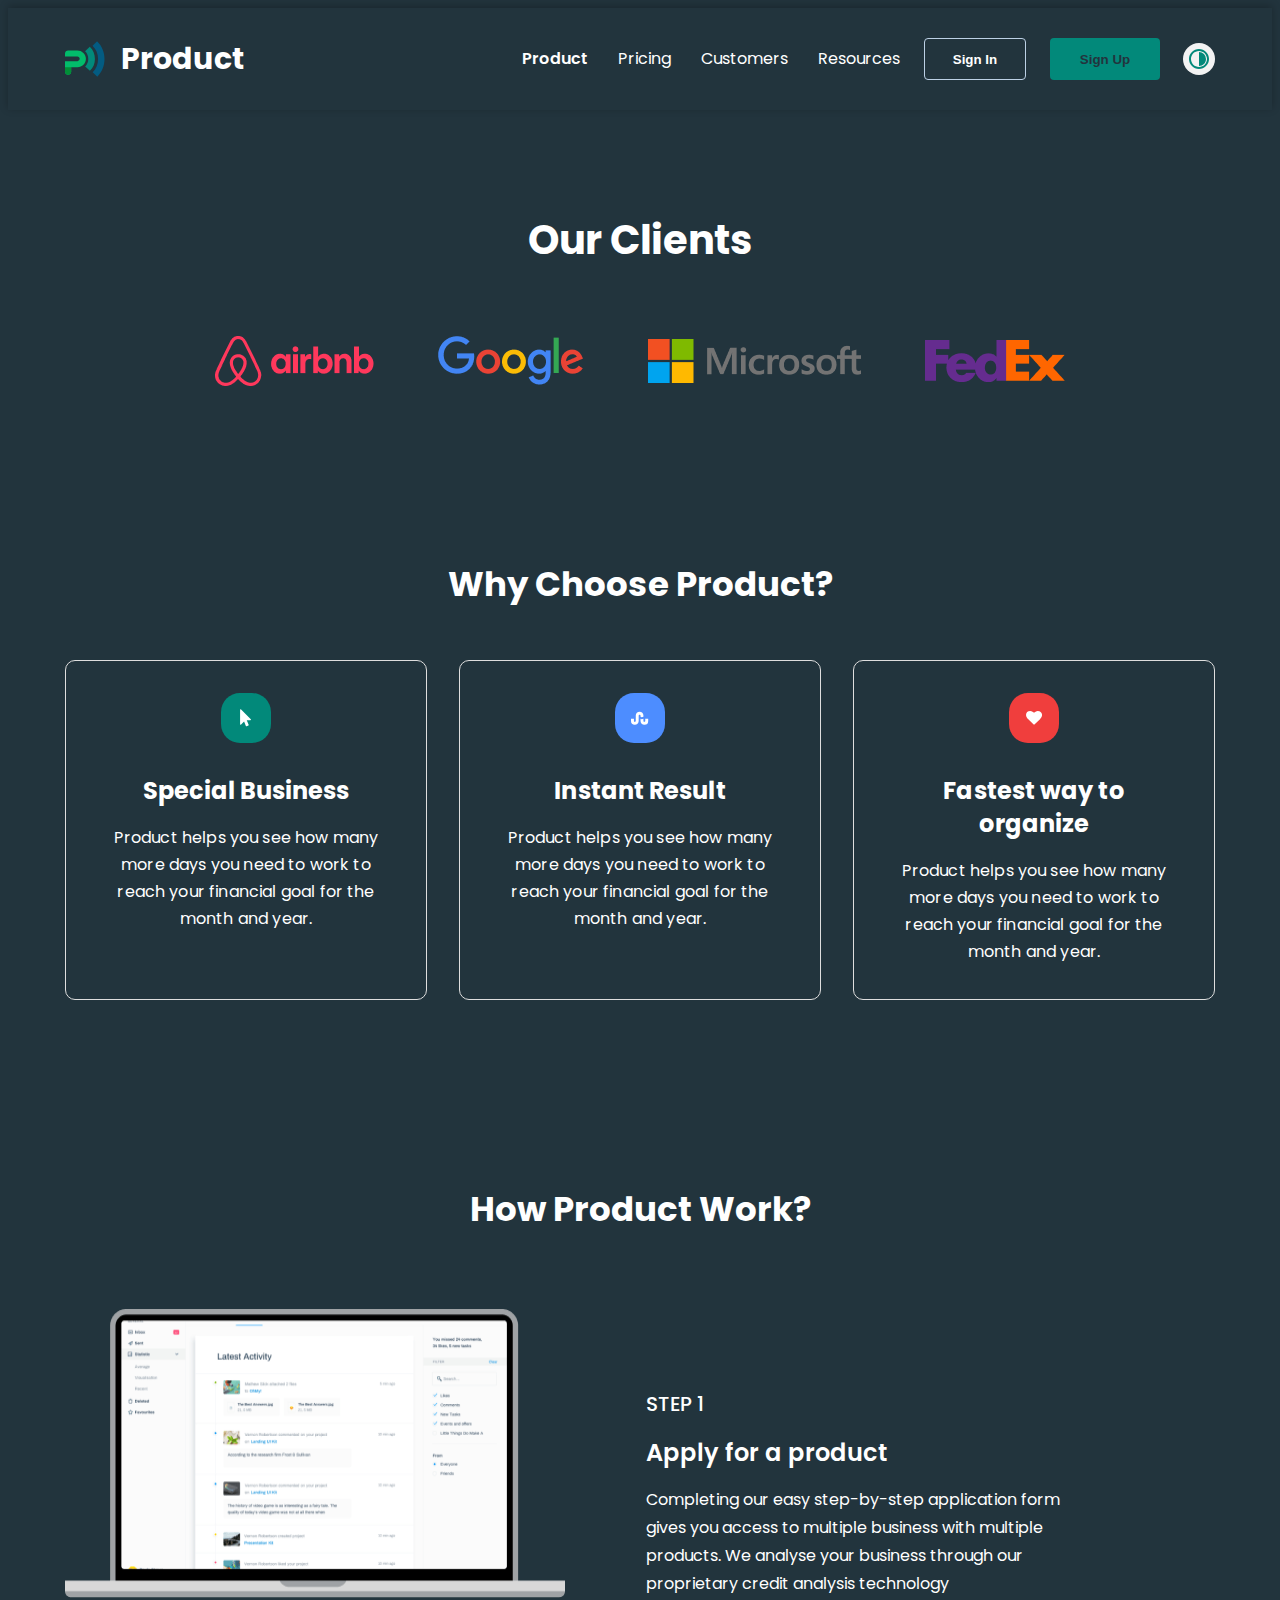
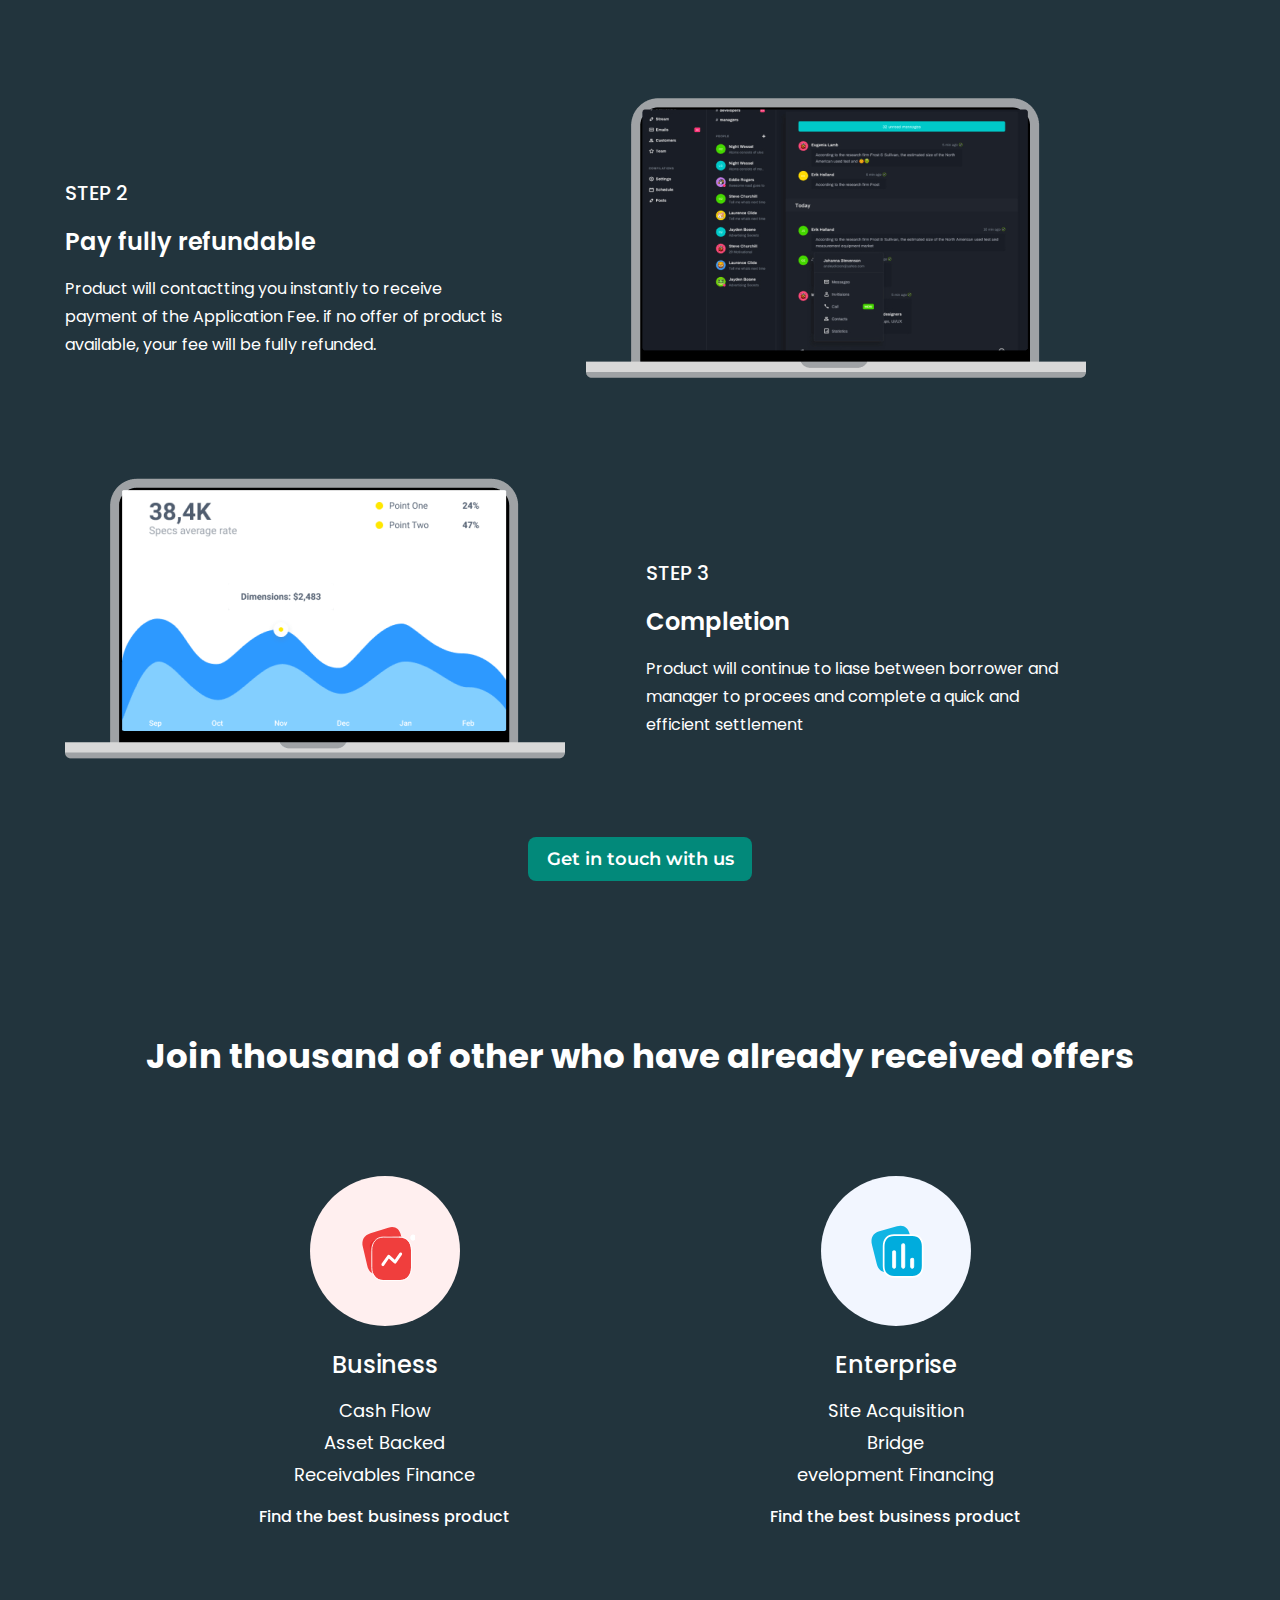
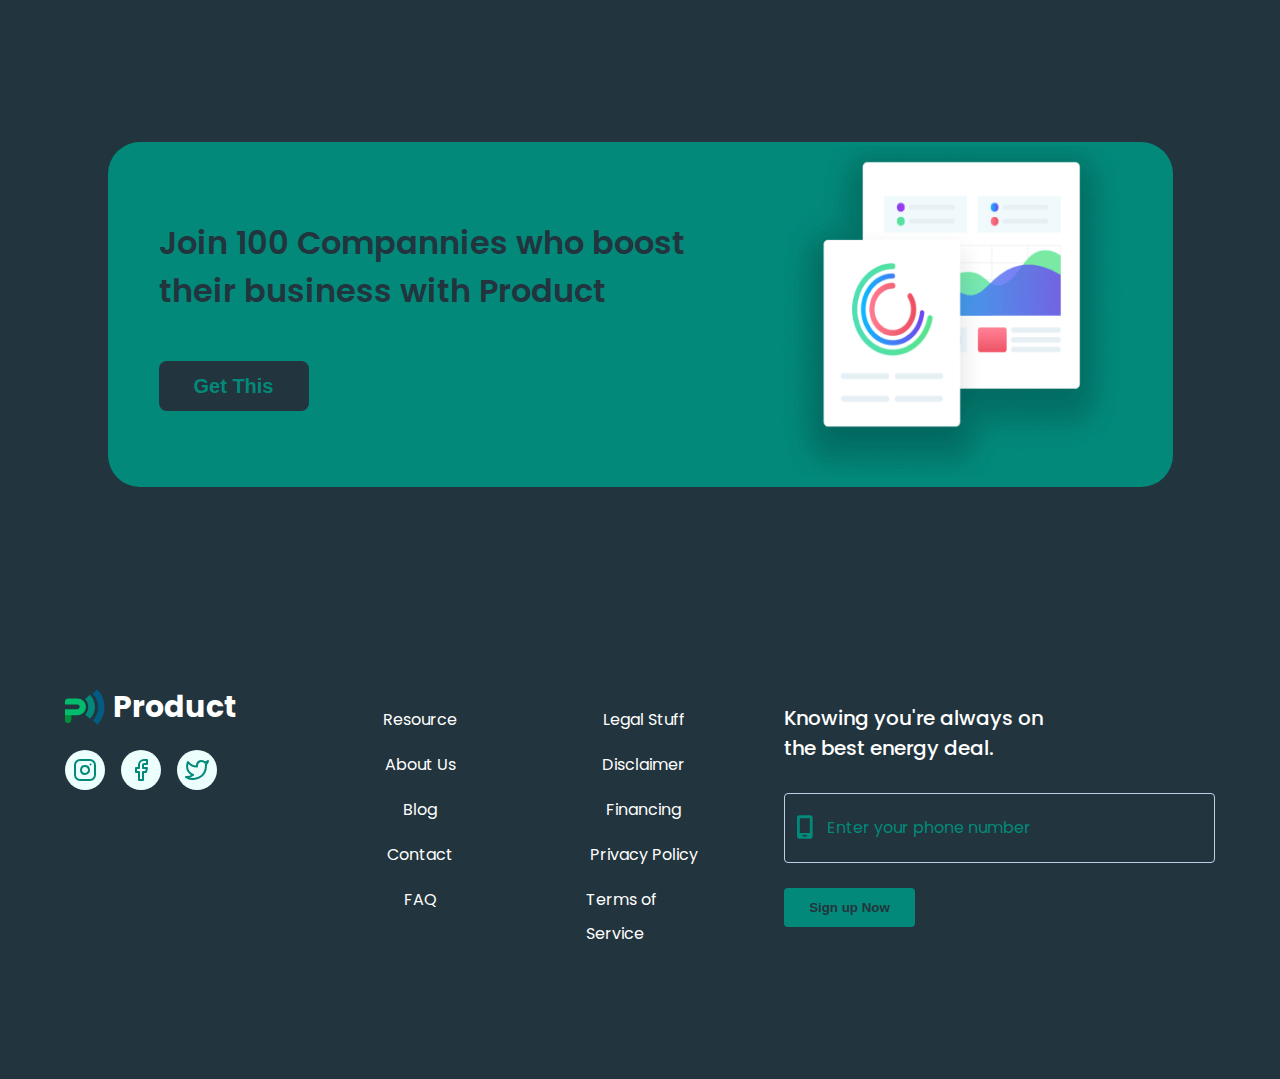
==== customers-dark.html @ 14fade32 "customers page+ dark version" ====
<!DOCTYPE html>
<html lang="en">
  <head>
    <meta charset="UTF-8" />
    <meta name="viewport" content="width=device-width, initial-scale=1.0" />
    <title>Business promotion</title>
    <link rel="preconnect" href="https://fonts.googleapis.com" />
    <link rel="preconnect" href="https://fonts.gstatic.com" crossorigin />
    <link
      href="https://fonts.googleapis.com/css2?family=Asap+Condensed:wght@500&family=Inter:wght@400;500;700&family=Montserrat:ital,wght@0,400;0,500;0,600;1,700&family=Poppins:wght@400;500;600;700;800&family=Roboto:wght@400;500;700;900&display=swap"
      rel="stylesheet"
    />
    <link
      rel="stylesheet"
      href="https://cdnjs.cloudflare.com/ajax/libs/modern-normalize/2.0.0/modern-normalize.min.css"
      integrity="sha512-4xo8blKMVCiXpTaLzQSLSw3KFOVPWhm/TRtuPVc4WG6kUgjH6J03IBuG7JZPkcWMxJ5huwaBpOpnwYElP/m6wg=="
      crossorigin="anonymous"
      referrerpolicy="no-referrer"
    />
    <link rel="stylesheet" href="./styles/index.css" />
    <link rel="stylesheet" href="./styles/index-dark.css">
  </head>
  <body>
    <!-- HEADER SECTION -->

    <header class="header customers">
      <div class="container header-page">
        <a href="./index-dark.html" class="logo link">
          <svg class="logo-icon" width="40" height="36">
            <use href="./images/sprite.svg#icon-logo"></use>
          </svg>
          Product
        </a>

        <nav class="navigation-header">
          <ul class="nav-list list">
            <li>
              <a href="./index-dark.html" class="nav-links link current">Product</a>
            </li>
            <li>
              <a href="./pricing-dark.html" class="nav-links link">Pricing</a>
            </li>
            <li>
              <a href="./customers-dark.html" class="nav-links link">Customers</a>
            </li>
            <li>
              <a href="" class="nav-links link">Resources</a>
            </li>
          </ul>
        </nav>

        <button class="sign-in-btn" type="button">Sign In</button>

        <button class="sign-up-btn" type="button">Sign Up</button>

        <a class="light-btn" href="./customers.html">
          <svg class="light-icon" width="24" height="24">
            <use href="./images/sprite.svg#icon-light-header"></use>
          </svg>
        </a>

        <button class="mobile-menu-btn" type="button" data-first-modal-open>
          <svg class="mobile-menu-icon" width="28" height="31">
            <use href="./images/sprite.svg#icon-menu"></use>
          </svg>
        </button>
      </div>
    </header>

    <!-- ================/ HEADER SECTION ================-->

    <!-- =====================OUR CLIENTS================== -->

    <section>
      <div class="container our-clients">
        <h1 class="clients-title">Our Clients</h1>
        <ul class="clients-list list">
          <li>
            <img
              srcset="./images/customers-page/clients/Airbnb-Logo@2x.png 2x"
              src="./images/customers-page/clients/Airbnb-Logo.png"
              alt="Airbnb logo"
              width="159"
              height="50"
            />
          </li>
          <li>
            <img
              srcset="./images/customers-page/clients/Google-Logo@2x.png 2x"
              src="./images/customers-page/clients/Google-Logo.png"
              alt="Google logo"
              width="146"
              height="50"
            />
          </li>
          <li>
            <img
              srcset="
                ./images/customers-page/clients/Microsoft-Logo-mobile.png    164w,
                ./images/customers-page/clients/Microsoft-Logo-mobile@2x.png 328w,
                ./images/customers-page/clients/Microsoft-Logo.png           213w,
                ./images/customers-page/clients/Microsoft-Logo@2x.png        426w
              "
              sizes="(min-width: 1158px) 213px, (max-width: 1157px) 164px"
              src="./images/customers-page/clients/Microsoft-Logo-mobile.png"
              alt="Microsoft logo"
            />
          </li>
          <li>
            <img
              srcset="./images/customers-page/clients/FedEx-Logo@2x.png 2x"
              src="./images/customers-page/clients/FedEx-Logo.png"
              alt="FedEx logo"
              width="140"
              height="42"
            />
          </li>
        </ul>
      </div>
    </section>

    <!-- =====================/ OUR CLIENTS================== -->

    <!-- =====================FEATURES===================== -->

    <section class="features-section">
      <div class="container">
        <h2 class="features-title">Why Choose Product?</h2>
        <ul class="features-list list">
          <li class="features-items">
            <div class="features-icon-wrap green">
              <svg class="features-icon" width="12" height="18">
                <use href="./images/sprite.svg#icon-arrow"></use>
              </svg>
            </div>
            <h3 class="features-item-title">Special Business</h3>
            <p class="features-item-text">
              Product helps you see how many more days you need to work to reach
              your financial goal for the month and year.
            </p>
          </li>
          <li class="features-items">
            <div class="features-icon-wrap blue">
              <svg class="features-icon" width="18" height="18">
                <use href="./images/sprite.svg#icon-wave"></use>
              </svg>
            </div>
            <h3 class="features-item-title">Instant Result</h3>
            <p class="features-item-text">
              Product helps you see how many more days you need to work to reach
              your financial goal for the month and year.
            </p>
          </li>
          <li class="features-items">
            <div class="features-icon-wrap red">
              <svg class="features-icon" width="16" height="18">
                <use href="./images/sprite.svg#icon-heart"></use>
              </svg>
            </div>
            <h3 class="features-item-title">Fastest way to organize</h3>
            <p class="features-item-text">
              Product helps you see how many more days you need to work to reach
              your financial goal for the month and year.
            </p>
          </li>
        </ul>
      </div>
    </section>

    <!-- =====================/ FEATURES===================== -->

    <!-- =====================PRODUCT`s WORK================= -->

    <section class="product-work-section">
      <div class="container">
        <h2 class="prod-work-title">How Product Work?</h2>
        <ul class="prod-work-list list">
          <li class="prod-work-items">
            <img
              srcset="
                ./images/customers-page/work/mac1-mobile.png     349w,
                ./images/customers-page/work/mac1-mobile@2x.png  698w,
                ./images/customers-page/work/mac1.png            500w,
                ./images/customers-page/work/mac1@2x.png        1000w
              "
              sizes="(min-width: 1158px) 500px, (max-width: 1157px) 349px"
              src="./images/customers-page/work/mac1-mobile.png"
              alt="computer"
            />
            <div class="prod-work-item-content-wrap">
              <span>step 1</span>
              <h3 class="prod-work-item-title">Apply for a product</h3>
              <p class="prod-work-item-text">
                Completing our easy step-by-step application form gives you
                access to multiple business with multiple products. We analyse
                your business through our proprietary credit analysis technology
              </p>
            </div>
          </li>
          <li class="prod-work-items reverse">
            <img
              srcset="
                ./images/customers-page/work/mac2-mobile.png     355w,
                ./images/customers-page/work/mac2-mobile@2x.png  713w,
                ./images/customers-page/work/mac2.png            500w,
                ./images/customers-page/work/mac2@2x.png        1000w
              "
              sizes="(min-width: 1158px) 500px, (max-width: 1157px) 349px"
              src="./images/customers-page/work/mac2-mobile.png"
              alt="computer"
            />
            <div class="prod-work-item-content-wrap">
              <span>step 2</span>
              <h3 class="prod-work-item-title">Pay fully refundable</h3>
              <p class="prod-work-item-text">
                Product will contactting you instantly to receive payment of the
                Application Fee. if no offer of product is available, your fee
                will be fully refunded.
              </p>
            </div>
          </li>
          <li class="prod-work-items">
            <img
              srcset="
                ./images/customers-page/work/mac3-mobile.png     349w,
                ./images/customers-page/work/mac3-mobile@2x.png  698w,
                ./images/customers-page/work/mac3.png            500w,
                ./images/customers-page/work/mac3@2x.png        1000w
              "
              sizes="(min-width: 1158px) 500px, (max-width: 1157px) 349px"
              src="./images/customers-page/work/mac3-mobile.png"
              alt="computer"
            />
            <div class="prod-work-item-content-wrap">
              <span>step 3</span>
              <h3 class="prod-work-item-title">Completion</h3>
              <p class="prod-work-item-text">
                Product will continue to liase between borrower and manager to
                procees and complete a quick and efficient settlement
              </p>
            </div>
          </li>
        </ul>
        <button class="prod-work-btn" type="button">
          Get in touch with us
        </button>
      </div>
    </section>

    <!-- =====================PRODUCT`s WORK================= -->

    <!-- =====================BUSINESS PRODUCTS=============== -->

<section class="business-products-section">
  <div class="container">
    <h2 class="business-prod-title">Join thousand of other who have
      already received offers</h2>

    <ul class="business-prod-list list">

      <li class="business-prod-items">
        <div class="business-prod-icon-wrap light-red">
          <svg width="61" height="61">
            <use href="./images/sprite.svg#icon-Activity"></use>
          </svg>
        </div>
        <h3 class="business-prod-item-title">Business</h3>

        <ul class="business-prod-item-list list">

          <li>
            <p class="business-prod-item-text">Cash Flow</p>
          </li>
          <li>
            <p class="business-prod-item-text">Asset Backed</p>
          </li>
          <li>
            <p class="business-prod-item-text">Receivables Finance</p>
          </li>

        </ul>

        <p class="business-prod-final-text">Find the best business product</p>
      </li>

      <li class="business-prod-items">
        <div class="business-prod-icon-wrap light-blue">
          <svg width="62" height="62">
            <use href="./images/sprite.svg#icon-Chart"></use>
          </svg>
        </div>

        <h3 class="business-prod-item-title">Enterprise</h3>

        <ul class="business-prod-item-list list">

          <li>
            <p class="business-prod-item-text">Site Acquisition</p>
          </li>
          <li>
            <p class="business-prod-item-text">Bridge</p>
          </li>
          <li>
            <p class="business-prod-item-text">evelopment Financing</p>
          </li>
        </ul>

        <p class="business-prod-final-text">Find the best business product</p>
      </li>

    </ul>
  </div>
</section>

        <!-- =====================/ BUSINESS PRODUCTS=============== -->

         <!--===================== JOIN US =====================-->

      <section class="join-us-section">
        <div class="container section join-us">
          <div class="join-wrap">
            <div class="join-content-wrap">
              <h2 class="join-title">
                Join 100 Compannies who boost their business with Product
              </h2>
              <button class="join-btn" type="button">Get This</button>
            </div>
            <img
              srcset="./images/screen@2x.png 2x"
              src="./images/screen.png"
              alt="screen"
              width="351"
              height="331"
            />
          </div>
        </div>
      </section>

      <!--=======================/ JOIN US===================== -->
    </main>

    <!-- ================FOOTER============================ -->

    <footer class="footer-section">
      <div class="container footer">
        <div class="social-list-wrap">
          <a href="" class="logo-link-footer link">
            <svg class="logo-icon-footer" width="40" height="36">
              <use href="./images/sprite.svg#icon-logo"></use>
            </svg>
            Product
          </a>
          <ul class="social-list list">
            <li class="social-icon-wrap">
              <a href="" class="social-link link">
                <svg class="social-icon" width="24" height="24">
                  <use href="./images/sprite.svg#icon-instagram"></use>
                </svg>
              </a>
            </li>
            <li class="social-icon-wrap">
              <a href="" class="social-link link">
                <svg class="social-icon" width="24" height="24">
                  <use href="./images/sprite.svg#icon-facebook"></use>
                </svg>
              </a>
            </li>
            <li class="social-icon-wrap">
              <a href="" class="social-link link">
                <svg class="social-icon" width="24" height="24">
                  <use href="./images/sprite.svg#icon-twitter"></use>
                </svg>
              </a>
            </li>
          </ul>
        </div>

        <ul class="nav-footer-list list">
          <li><a href="" class="navigation-link link">Resource</a></li>
          <li><a href="" class="navigation-link link">About Us</a></li>
          <li><a href="" class="navigation-link link">Blog</a></li>
          <li><a href="" class="navigation-link link">Contact</a></li>
          <li><a href="" class="navigation-link link">FAQ</a></li>
        </ul>

        <ul class="privacy-list list">
          <li><a href="" class="privacy-link link">Legal Stuff</a></li>
          <li><a href="" class="privacy-link link">Disclaimer</a></li>
          <li><a href="" class="privacy-link link">Financing</a></li>
          <li><a href="" class="privacy-link link">Privacy Policy</a></li>
          <li><a href="" class="privacy-link link">Terms of Service</a></li>
        </ul>

        <div class="subscribe-wrap">
          <p class="subscribe-text">
            Knowing you're always on the best energy deal.
          </p>
          <form class="footer-form">
            <label class="label-footer">
              <input
                type="text"
                class="footer-input"
                name="user-phone"
                required
                pattern="[0-9{3}-0-9{3}-0-9{2}-0-9{2}]"
                title="xxx-xxx-xx-xx"
                placeholder="Enter your phone number"
              />
              <svg class="input-icon" width="18" height="28">
                <use href="./images/sprite.svg#icon-mobile-screen"></use>
              </svg>
            </label>
            <button class="footer-form-btn" type="submit">Sign up Now</button>
          </form>
        </div>
      </div>
    </footer>

    <!-- ===============/ FOOTER=========================== -->

    <div class="mobile-menu-wrap is-hidden" data-first-modal>
        <a href="./customers.html">
          <svg class="icon-light-mobile" width="36" height="36">
            <use href="./images/sprite.svg#icon-light-header"></use>
          </svg>
        </a>
        <button
          class="mobile-icon-close-wrap"
          type="button"
          data-first-modal-close
        >
          <svg class="mobile-icon-close" width="36" height="36">
            <use href="./images/sprite.svg#icon-close"></use>
          </svg>
        </button>
        <ul class="mobile-navigation-list list">
          <li>
            <a href="./index-dark.html" class="mobile-navigation-links link"
              >Product</a
            >
          </li>
          <li>
            <a href="./pricing-dark.html" class="mobile-navigation-links link"
              >Pricing</a
            >
          </li>
          <li>
            <a href="./customers-dark.html" class="mobile-navigation-links link"
              >Customers</a
            >
          </li>
          <li><a href="" class="mobile-navigation-links link">Resources</a></li>
        </ul>
        <div class="buttons-mobile-wrap">
          <button class="sign-in-mob-btn" type="button">Sign in</button>
          <button class="sign-up-mob-btn" type="button">Sign up</button>
        </div>
      </div>
  
      <!-- ===================/ MOBILE MENU================== -->
      <script src="./js/script.js"></script>

  </body>
</html>
---- styles/index.css ----
/* COMMON */
@import './base/variables.css';
@import './base/common.css';
@import './base/container.css';
@import './base/visually-hidden.css';
@import './base/section.css';

/* ===========================================PRODUCT PAGE================================ */

/* HEADER */
@import './layouts/product-page/header.css';

/* HERO */
@import './layouts/product-page/hero.css';

/* OFFERS */
@import './layouts/product-page/offers.css';

/* BENEFITS */
@import './layouts/product-page/benefits.css';

/* EXPERTS */
@import './layouts/product-page/experts.css';

/* STRATEGIES */
@import './layouts/product-page/strategies.css';

/* PRICE */
@import './layouts/product-page/price.css';

/* REVIEWS */

@import './layouts/product-page/reviews.css';

/* JOIN US */
@import './layouts/product-page/join-us.css';

/* FOOTER */
@import './layouts/product-page/footer.css';

/* MOBILE MENU */
@import './layouts/product-page/mobile-menu.css';


/* ==============================================CUSTOMERS PAGE=========================== */

/* OUR CLIENTS */
@import './layouts/customers/our-clients.css';

/* FEATURES */
@import './layouts/customers/features.css';

/* PRODUCT`s WORK */
@import './layouts/customers/product-work.css';

/* BUSINESS PRODUCTS */
@import './layouts/customers/business-products.css';
---- styles/index-dark.css ----
/* all light colors change to dark
  all dark colors change to ligth */
  
:root {
    --main-color-text: #fff;
    --second-color-text: #fff;
    --color-text-white: #22343d;
    --brand-color: #02897a;
    --timing-function: 250ms cubic-bezier(0.4, 0, 0.2, 1);
    --hover-color-btn: #028e37;
    --btn-color: #fff;
    --sections-back-color: #22343d;
    --dark-black: #fff;
  }

  .mobile-menu-btn{
    background-color: var(--btn-color);
   line-height: 0;

  }
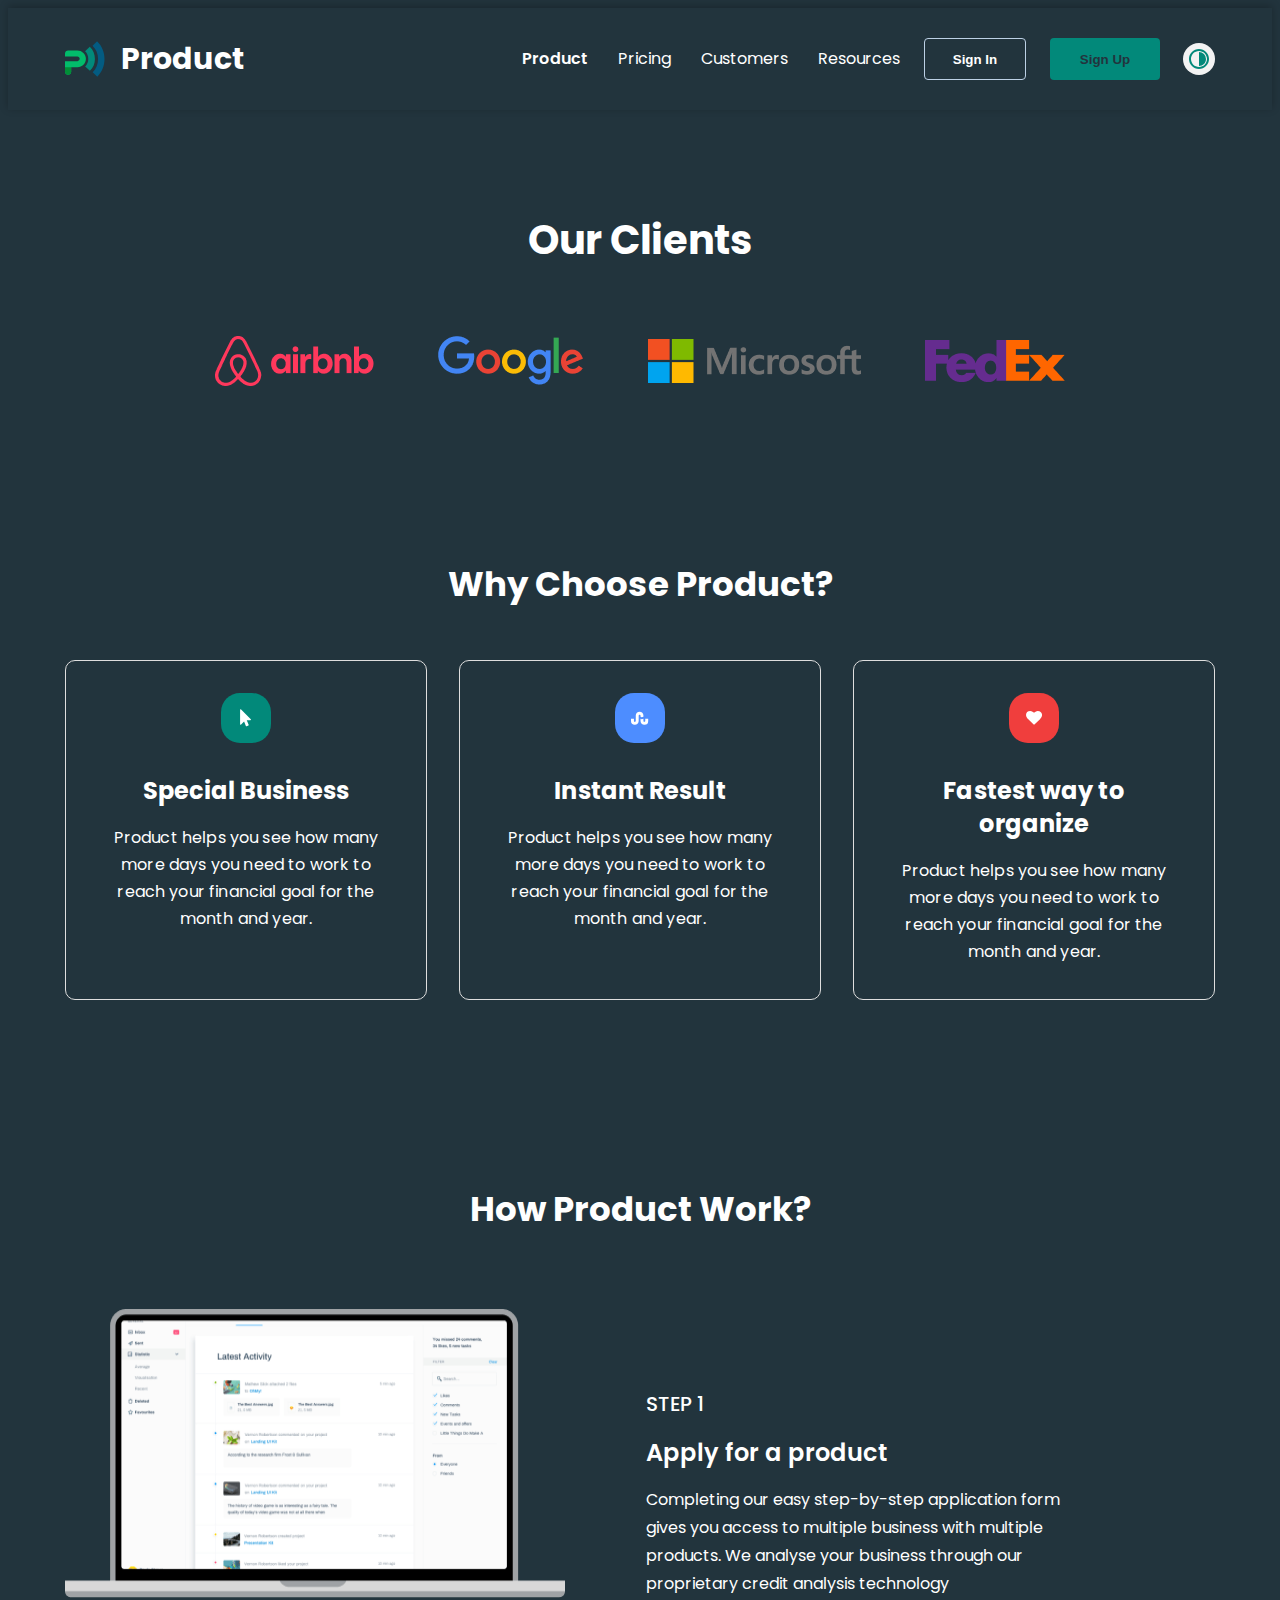
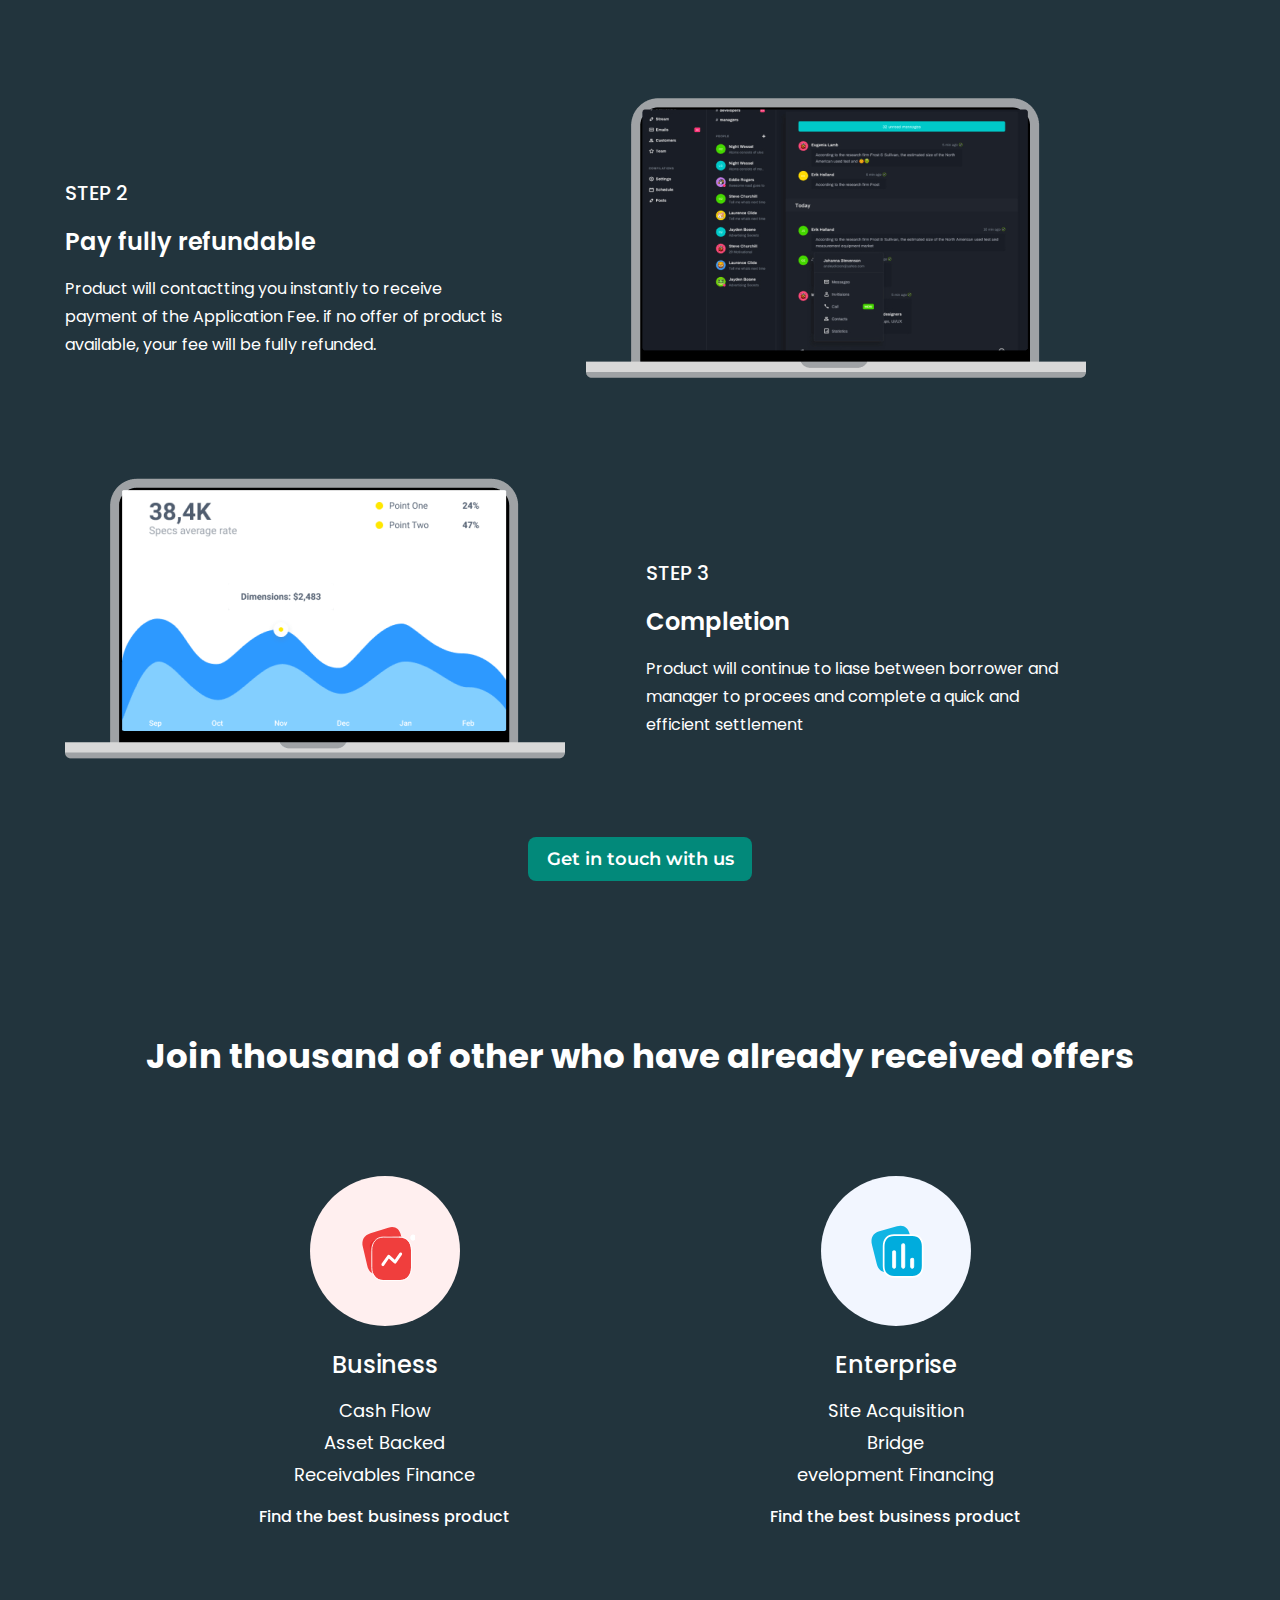
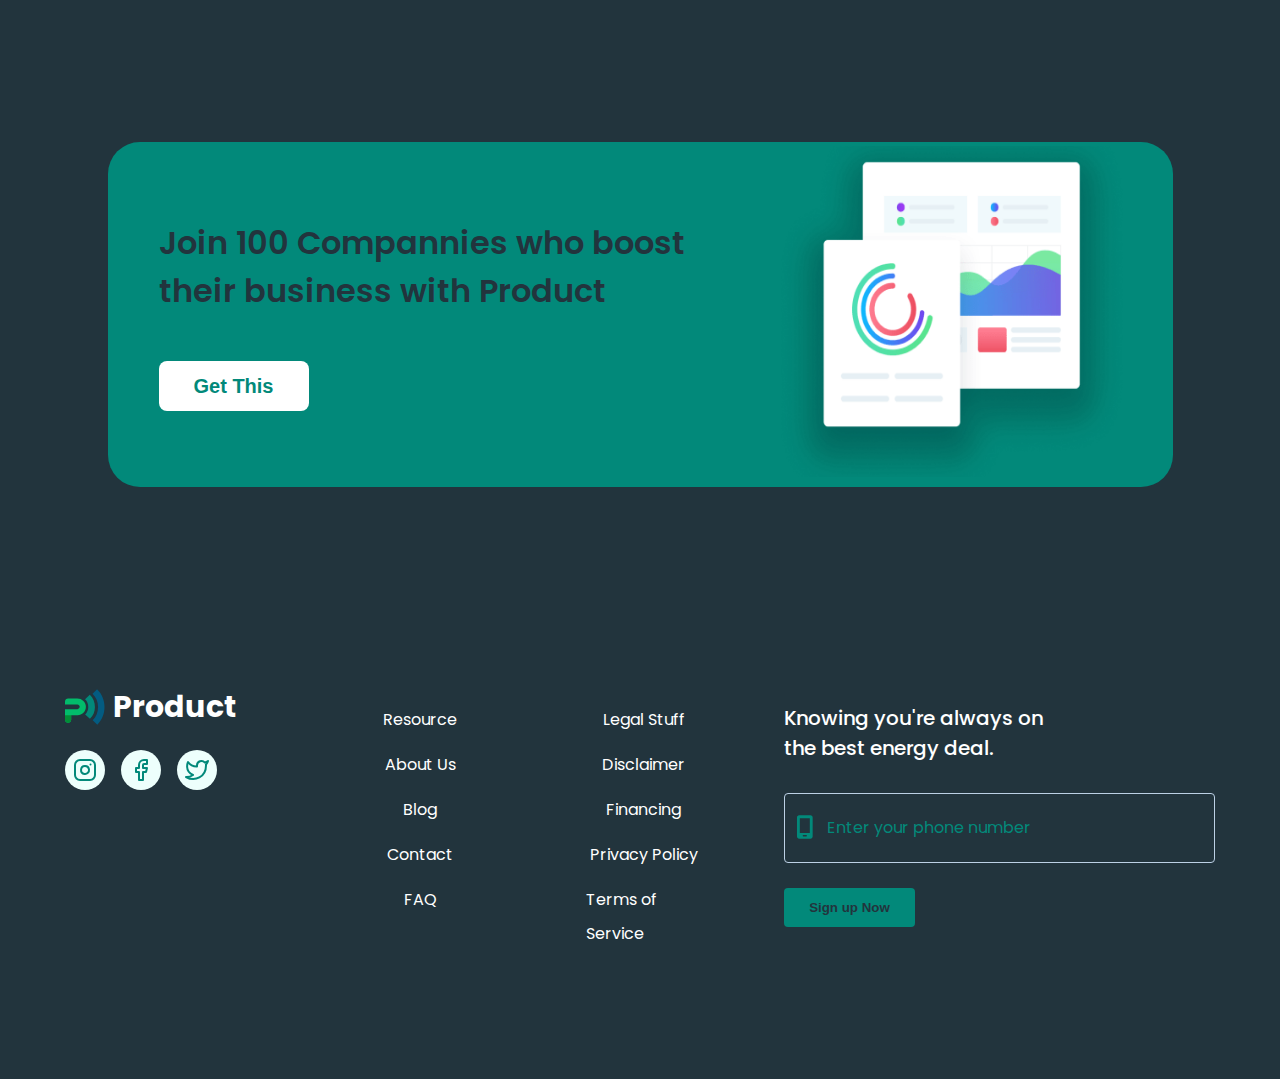
==== commit 9d4530bd: "pricing page + dark version" ====
--- a/customers-dark.html
+++ b/customers-dark.html
@@ -68,7 +68,7 @@
     </header>
 
     <!-- ================/ HEADER SECTION ================-->
-
+<main>
     <!-- =====================OUR CLIENTS================== -->
 
     <section>
@@ -458,6 +458,8 @@
       </div>
   
       <!-- ===================/ MOBILE MENU================== -->
+
+      
       <script src="./js/script.js"></script>
 
   </body>
--- a/styles/index.css
+++ b/styles/index.css
@@ -54,4 +54,18 @@
 @import './layouts/customers/product-work.css';
 
 /* BUSINESS PRODUCTS */
-@import './layouts/customers/business-products.css';+@import './layouts/customers/business-products.css';
+
+/* ======================================PRICING PAGE========================== */
+
+/* PRICING HERO */
+@import './layouts/pricing/pricing-hero.css';
+
+/* ENTERPRISE */
+@import './layouts/pricing/enterprise.css';
+
+/* EFFECTS */
+@import './layouts/pricing/effects.css';
+
+/* FAQ */
+@import './layouts/pricing/faq.css';